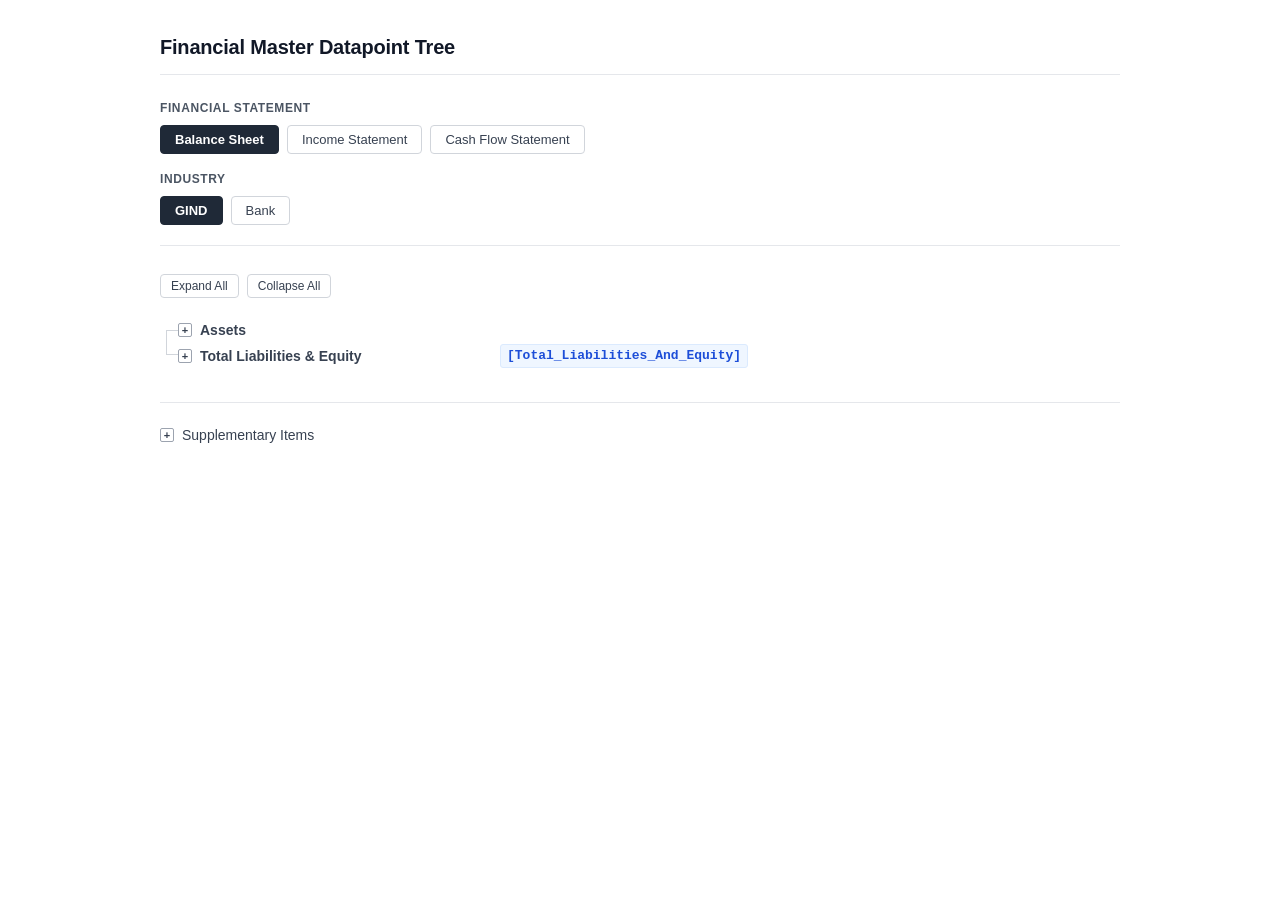
==== index.html @ 4dea9a7a "Fix duplicate financial datapoints" ====
<!DOCTYPE html>
<html lang="en">
<head>
  <meta charset="UTF-8">
  <meta name="viewport" content="width=device-width, initial-scale=1.0">
  <title>Financial Master Datapoint Tree</title>
  <link rel="stylesheet" href="style.css">
</head>
<body>
  <div class="app-container">
    <header class="app-header">
      <h1>Financial Master Datapoint Tree</h1>
    </header>

    <main class="app-main" id="tree-root">
      <div class="selectors-container">
        <!-- Financial Statement Selector -->
        <div class="selector-group">
          <div class="selector-label">FINANCIAL STATEMENT</div>
          <div class="toggle-group" id="statement-toggles" role="tablist" aria-label="Financial Statement">
            <button type="button" class="toggle-btn active" data-target="balanceSheet" role="tab" aria-selected="true">Balance Sheet</button>
            <button type="button" class="toggle-btn" data-target="incomeStatement" role="tab" aria-selected="false">Income Statement</button>
            <button type="button" class="toggle-btn" data-target="cashFlow" role="tab" aria-selected="false">Cash Flow Statement</button>
          </div>
        </div>

        <!-- Industry Selector -->
        <div class="selector-group">
          <div class="selector-label">INDUSTRY</div>
          <div class="toggle-group" id="industry-toggles" role="tablist" aria-label="Industry">
            <button type="button" class="toggle-btn active" data-target="gind" role="tab" aria-selected="true">GIND</button>
            <button type="button" class="toggle-btn" data-target="bank" role="tab" aria-selected="false">Bank</button>
          </div>
        </div>
      </div>

      <!-- Tree Controls: Expand All / Collapse All -->
      <div class="tree-controls">
        <button type="button" class="action-btn" id="expand-all-btn">Expand All</button>
        <button type="button" class="action-btn" id="collapse-all-btn">Collapse All</button>
      </div>

      <!-- Single Tree Display for Selected Statement + Industry Combination -->
      <div id="tree-container" class="tree-display" role="region" aria-label="Datapoint Hierarchy"></div>

      <!-- Supplementary Items Section -->
      <div id="supplementary-container" class="supplementary-section" role="region" aria-label="Supplementary Items"></div>
    </main>
  </div>
  <script src="script.js"></script>
</body>
</html>
---- style.css ----
/* Base styling */
*, *::before, *::after {
  box-sizing: border-box;
}

body {
  margin: 0;
  padding: 32px 24px;
  background-color: #ffffff;
  color: #1a1a1a;
  font-family: -apple-system, BlinkMacSystemFont, "Segoe UI", Roboto, Helvetica, Arial, sans-serif;
  font-size: 14px;
  line-height: 1.5;
}

.app-container {
  max-width: 960px;
  margin: 0 auto;
}

.app-header {
  margin-bottom: 24px;
  padding-bottom: 12px;
  border-bottom: 1px solid #e5e7eb;
}

.app-header h1 {
  margin: 0;
  font-size: 20px;
  font-weight: 600;
  color: #111827;
  letter-spacing: -0.01em;
}

.app-main {
  overflow-x: auto;
}

/* Selectors Container and Groups */
.selectors-container {
  display: flex;
  flex-direction: column;
  gap: 16px;
  margin-bottom: 28px;
  padding-bottom: 20px;
  border-bottom: 1px solid #e5e7eb;
}

.selector-group {
  display: flex;
  flex-direction: column;
  gap: 8px;
}

.selector-label {
  font-size: 12px;
  font-weight: 700;
  text-transform: uppercase;
  letter-spacing: 0.05em;
  color: #4b5563;
}

/* Toggle Navigation Buttons */
.toggle-group {
  display: flex;
  flex-wrap: wrap;
  gap: 8px;
}

.toggle-btn {
  display: inline-flex;
  align-items: center;
  justify-content: center;
  padding: 6px 14px;
  font-family: inherit;
  font-size: 13px;
  font-weight: 500;
  color: #374151;
  background-color: #ffffff;
  border: 1px solid #d1d5db;
  border-radius: 4px;
  cursor: pointer;
  user-select: none;
  -webkit-user-select: none;
  transition: background-color 0.15s ease, border-color 0.15s ease;
}

.toggle-btn:hover {
  background-color: #f3f4f6;
  border-color: #9ca3af;
  color: #111827;
}

.toggle-btn.active {
  background-color: #1f2937;
  border-color: #1f2937;
  color: #ffffff;
  font-weight: 600;
}

/* Tree Controls: Expand All / Collapse All */
.tree-controls {
  display: flex;
  gap: 8px;
  margin-bottom: 16px;
}

.action-btn {
  display: inline-flex;
  align-items: center;
  justify-content: center;
  padding: 4px 10px;
  font-family: inherit;
  font-size: 12px;
  font-weight: 500;
  color: #374151;
  background-color: #ffffff;
  border: 1px solid #d1d5db;
  border-radius: 4px;
  cursor: pointer;
  user-select: none;
  -webkit-user-select: none;
  transition: background-color 0.15s ease, border-color 0.15s ease;
}

.action-btn:hover {
  background-color: #f3f4f6;
  border-color: #9ca3af;
  color: #111827;
}

/* Tree container and lists */
.tree-display,
.tree-root {
  position: relative;
  padding-top: 4px;
}

.tree-branch {
  list-style: none;
  margin: 0;
  padding: 0;
  position: relative;
}

.tree-branch.collapsed {
  display: none;
}

.tree-item {
  margin: 0;
  padding: 0;
  position: relative;
}

/* Indentation for root and nested levels */
.tree-display > .tree-branch,
.bs-root-branch,
.supplementary-tree > .tree-branch {
  padding-left: 18px;
}

.tree-branch .tree-branch {
  padding-left: 20px;
}

/* Standard Tree Connector Lines: Vertical line for all child items */
.tree-branch > .tree-item::before,
.tree-branch .tree-branch > .tree-item::before {
  content: "";
  position: absolute;
  top: 0;
  left: -12px;
  width: 1px;
  height: 100%;
  border-left: 1px solid #d1d5db;
}

/* Root level: first child starts at horizontal line */
.tree-display > .tree-branch > .tree-item:first-child::before,
.supplementary-tree > .tree-branch > .tree-item:first-child::before {
  top: 12px;
  height: calc(100% - 12px);
}

/* Nested level: first child connects upward to parent toggle button */
.tree-branch .tree-branch > .tree-item:first-child::before {
  top: -12px;
  height: calc(100% + 12px);
}

/* For the last child, stop vertical line at the horizontal connector branch */
.tree-branch > .tree-item:last-child::before,
.tree-branch .tree-branch > .tree-item:last-child::before {
  top: 0;
  height: 12px;
}

/* For an only child at root level: no vertical trunk needed */
.tree-display > .tree-branch > .tree-item:first-child:last-child::before,
.supplementary-tree > .tree-branch > .tree-item:first-child:last-child::before {
  display: none;
}

/* For an only child at nested level, connect from parent toggle and stop at horizontal connector */
.tree-branch .tree-branch > .tree-item:first-child:last-child::before {
  display: block;
  top: -12px;
  height: 24px;
}

/* Tree Connector Lines: Horizontal line connecting vertical line to item (touches + / - directly) */
.tree-branch > .tree-item::after,
.tree-branch .tree-branch > .tree-item::after {
  content: "";
  position: absolute;
  top: 12px;
  left: -12px;
  width: 12px;
  height: 1px;
  border-top: 1px solid #d1d5db;
}

/* ----------------------------------------------------
   BALANCE SHEET CONNECTOR STRUCTURE (Requirement 4 & 5)
   Assets vs. Liabilities + Equity
   ---------------------------------------------------- */
.bs-root-branch {
  position: relative;
}

.bs-root-branch::before {
  display: none;
}

.bs-side-assets,
.bs-side-liabilities-equity {
  position: relative;
}

.bs-side-assets::after,
.bs-side-liabilities-equity::after {
  content: "";
  position: absolute;
  top: 12px;
  left: -12px;
  width: 12px;
  height: 1px;
  border-top: 1px solid #d1d5db;
}

/* Tree row layout */
.tree-row {
  display: flex;
  align-items: center;
  min-height: 24px;
  line-height: 20px;
  padding: 2px 6px 2px 0;
  border-radius: 3px;
  position: relative;
}

.branch-row {
  cursor: pointer;
  font-weight: 500;
  color: #1f2937;
  user-select: none;
  -webkit-user-select: none;
}

.branch-row:hover {
  background-color: #f3f4f6;
}

/* Top-level categories inside a tree */
.tree-display > .tree-branch > .tree-item > .branch-row,
.tree-root > .tree-branch > .tree-item > .branch-row {
  font-size: 14px;
  font-weight: 600;
  color: #111827;
  padding: 2px 6px 2px 0;
}

/* Small + / − controls */
.tree-toggle {
  display: inline-flex;
  align-items: center;
  justify-content: center;
  width: 14px;
  height: 14px;
  margin-right: 8px;
  border: 1px solid #9ca3af;
  border-radius: 2px;
  background-color: #ffffff;
  color: #374151;
  font-family: -apple-system, BlinkMacSystemFont, "Segoe UI", Roboto, Helvetica, Arial, sans-serif;
  font-size: 11px;
  font-weight: bold;
  line-height: 1;
  cursor: pointer;
  padding: 0;
  flex-shrink: 0;
  user-select: none;
  -webkit-user-select: none;
}

.tree-toggle:hover {
  border-color: #4b5563;
  background-color: #e5e7eb;
}

/* Spacer for leaf datapoints to align text with branch labels */
.tree-spacer {
  display: inline-flex;
  align-items: center;
  width: 14px;
  height: 14px;
  margin-right: 8px;
  flex-shrink: 0;
  position: relative;
}

/* Horizontal branch extension across spacer */
.tree-spacer::before,
.tree-branch .tree-branch > .tree-item > .leaf-row .tree-spacer::before {
  content: "";
  display: block;
  position: absolute;
  left: 0;
  top: 50%;
  width: 100%;
  border-top: 1px solid #d1d5db;
}

/* Datapoints display */
.leaf-row {
  white-space: nowrap;
}

.leaf-row:hover {
  background-color: #f9fafb;
}

.branch-label,
.datapoint-name {
  color: #374151;
  display: inline-block;
  min-width: 300px;
  padding-right: 16px;
  vertical-align: middle;
}

.datapoint-code {
  font-family: Consolas, "Courier New", monospace;
  font-size: 13px;
  color: #1d4ed8;
  background-color: #eff6ff;
  border: 1px solid #dbeafe;
  padding: 1px 6px;
  border-radius: 3px;
  white-space: nowrap;
  user-select: all;
  -webkit-user-select: all;
  cursor: text;
}

.branch-row .datapoint-code {
  margin-left: 0;
}

/* Supplementary Items Section */
.supplementary-section {
  margin-top: 32px;
  padding-top: 20px;
  border-top: 1px solid #e5e7eb;
}

.supplementary-header {
  font-size: 13px;
  font-weight: 700;
  text-transform: uppercase;
  letter-spacing: 0.05em;
  color: #4b5563;
  margin-bottom: 12px;
}

.supplementary-list {
  display: flex;
  flex-direction: column;
}

.supplementary-row {
  padding-left: 0;
}
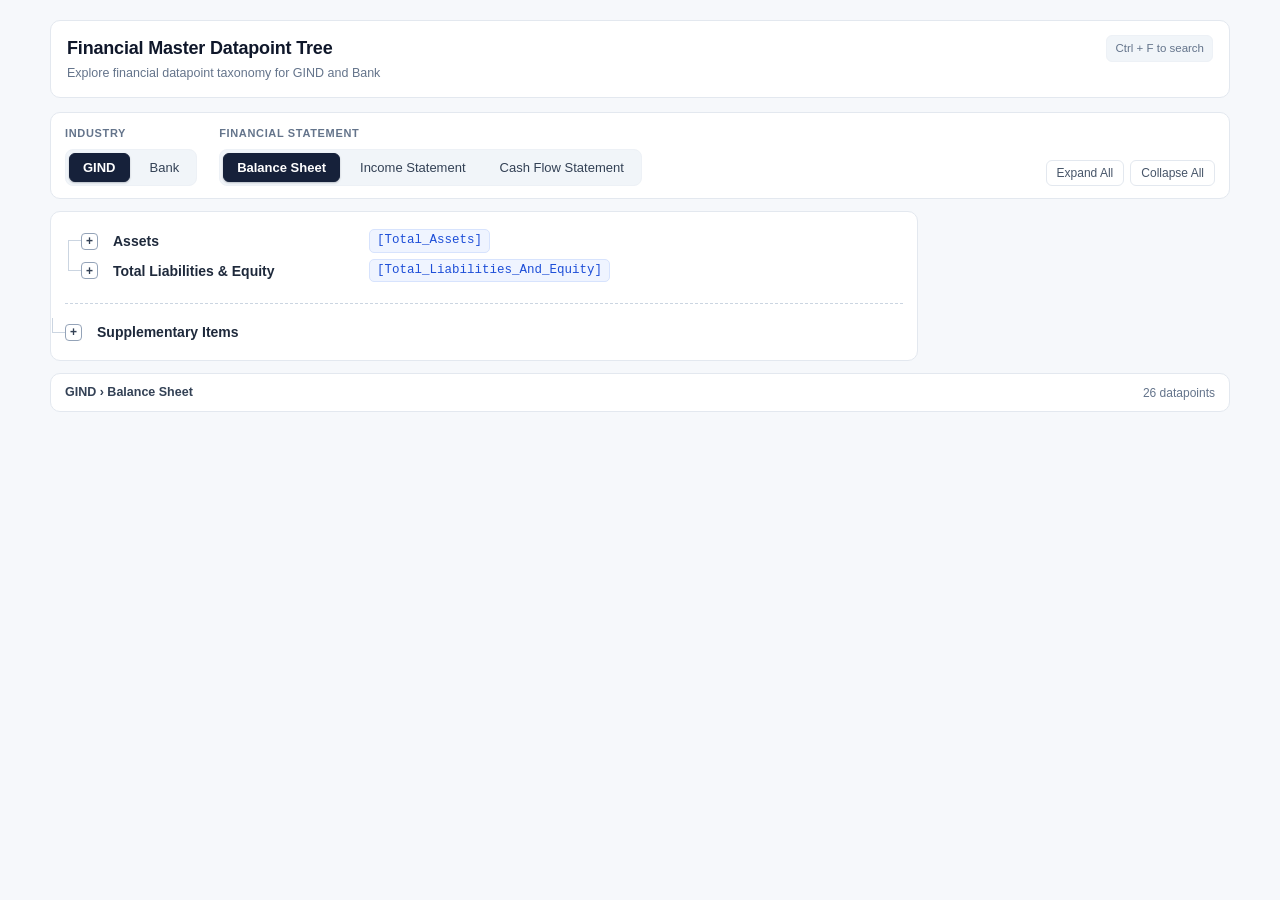
==== commit 7612c3ce: "Polish analyst UI: cleaner hierarchy, copy action, detail panel" ====
--- a/index.html
+++ b/index.html
@@ -9,44 +9,85 @@
 <body>
   <div class="app-container">
     <header class="app-header">
-      <h1>Financial Master Datapoint Tree</h1>
+      <div>
+        <h1>Financial Master Datapoint Tree</h1>
+        <p class="app-subtitle">Explore financial datapoint taxonomy for GIND and Bank</p>
+      </div>
+      <div class="header-hint" title="Use your browser find to search names or codes">Ctrl + F to search</div>
     </header>
 
     <main class="app-main" id="tree-root">
-      <div class="selectors-container">
-        <!-- Financial Statement Selector -->
-        <div class="selector-group">
-          <div class="selector-label">FINANCIAL STATEMENT</div>
-          <div class="toggle-group" id="statement-toggles" role="tablist" aria-label="Financial Statement">
-            <button type="button" class="toggle-btn active" data-target="balanceSheet" role="tab" aria-selected="true">Balance Sheet</button>
-            <button type="button" class="toggle-btn" data-target="incomeStatement" role="tab" aria-selected="false">Income Statement</button>
-            <button type="button" class="toggle-btn" data-target="cashFlow" role="tab" aria-selected="false">Cash Flow Statement</button>
+      <div class="toolbar">
+        <div class="selectors-container">
+          <!-- Industry Selector -->
+          <div class="selector-group">
+            <div class="selector-label">Industry</div>
+            <div class="toggle-group" id="industry-toggles" role="tablist" aria-label="Industry">
+              <button type="button" class="toggle-btn active" data-target="gind" role="tab" aria-selected="true">GIND</button>
+              <button type="button" class="toggle-btn" data-target="bank" role="tab" aria-selected="false">Bank</button>
+            </div>
+          </div>
+
+          <!-- Financial Statement Selector -->
+          <div class="selector-group">
+            <div class="selector-label">Financial Statement</div>
+            <div class="toggle-group" id="statement-toggles" role="tablist" aria-label="Financial Statement">
+              <button type="button" class="toggle-btn active" data-target="balanceSheet" role="tab" aria-selected="true">Balance Sheet</button>
+              <button type="button" class="toggle-btn" data-target="incomeStatement" role="tab" aria-selected="false">Income Statement</button>
+              <button type="button" class="toggle-btn" data-target="cashFlow" role="tab" aria-selected="false">Cash Flow Statement</button>
+            </div>
           </div>
         </div>
 
-        <!-- Industry Selector -->
-        <div class="selector-group">
-          <div class="selector-label">INDUSTRY</div>
-          <div class="toggle-group" id="industry-toggles" role="tablist" aria-label="Industry">
-            <button type="button" class="toggle-btn active" data-target="gind" role="tab" aria-selected="true">GIND</button>
-            <button type="button" class="toggle-btn" data-target="bank" role="tab" aria-selected="false">Bank</button>
-          </div>
+        <!-- Tree Controls: Expand All / Collapse All -->
+        <div class="tree-controls">
+          <button type="button" class="action-btn" id="expand-all-btn">Expand All</button>
+          <button type="button" class="action-btn" id="collapse-all-btn">Collapse All</button>
         </div>
       </div>
 
-      <!-- Tree Controls: Expand All / Collapse All -->
-      <div class="tree-controls">
-        <button type="button" class="action-btn" id="expand-all-btn">Expand All</button>
-        <button type="button" class="action-btn" id="collapse-all-btn">Collapse All</button>
+      <div class="content-grid">
+        <!-- Single Tree Display for Selected Statement + Industry Combination -->
+        <section class="tree-card">
+          <div id="tree-container" class="tree-display" role="region" aria-label="Datapoint Hierarchy"></div>
+
+          <!-- Supplementary Items Section -->
+          <div id="supplementary-container" class="supplementary-section" role="region" aria-label="Supplementary Items"></div>
+        </section>
+
+        <!-- Lightweight datapoint detail panel -->
+        <aside class="detail-panel" id="detail-panel" aria-label="Datapoint details" hidden>
+          <div class="detail-head">
+            <div>
+              <div class="detail-eyebrow">Datapoint</div>
+              <h2 class="detail-title" id="detail-name">—</h2>
+            </div>
+            <button type="button" class="detail-close" id="detail-close" aria-label="Close details">×</button>
+          </div>
+          <button type="button" class="detail-code" id="detail-code" title="Click to copy">[ — ]</button>
+          <div class="detail-copied" id="detail-copied" hidden>Copied</div>
+          <dl class="detail-meta">
+            <div><dt>Statement</dt><dd id="detail-statement">—</dd></div>
+            <div><dt>Industry</dt><dd id="detail-industry">—</dd></div>
+          </dl>
+          <div class="detail-block">
+            <div class="detail-label">Path</div>
+            <div class="detail-path" id="detail-path">—</div>
+          </div>
+          <div class="detail-block" id="detail-children-block" hidden>
+            <div class="detail-label">Direct children</div>
+            <ul class="detail-children" id="detail-children"></ul>
+          </div>
+        </aside>
       </div>
 
-      <!-- Single Tree Display for Selected Statement + Industry Combination -->
-      <div id="tree-container" class="tree-display" role="region" aria-label="Datapoint Hierarchy"></div>
-
-      <!-- Supplementary Items Section -->
-      <div id="supplementary-container" class="supplementary-section" role="region" aria-label="Supplementary Items"></div>
+      <footer class="app-footer">
+        <span class="breadcrumb" id="breadcrumb">GIND › Balance Sheet</span>
+        <span class="footer-hint" id="tree-count"></span>
+      </footer>
     </main>
   </div>
   <script src="script.js"></script>
 </body>
 </html>
+
--- a/style.css
+++ b/style.css
@@ -3,10 +3,24 @@
   box-sizing: border-box;
 }
 
+:root {
+  --bg: #f6f8fb;
+  --card: #ffffff;
+  --border: #e3e8ef;
+  --border-soft: #edf1f6;
+  --text: #16213a;
+  --muted: #64748b;
+  --accent: #1d4ed8;
+  --accent-bg: #eff4ff;
+  --accent-border: #d7e3fd;
+  --row-hover: #f3f6fb;
+  --selected: #e8effe;
+}
+
 body {
   margin: 0;
-  padding: 32px 24px;
-  background-color: #ffffff;
+  padding: 20px 18px 28px;
+  background-color: var(--bg);
   color: #1a1a1a;
   font-family: -apple-system, BlinkMacSystemFont, "Segoe UI", Roboto, Helvetica, Arial, sans-serif;
   font-size: 14px;
@@ -14,36 +28,69 @@
 }
 
 .app-container {
-  max-width: 960px;
+  max-width: 1180px;
   margin: 0 auto;
 }
 
 .app-header {
-  margin-bottom: 24px;
-  padding-bottom: 12px;
-  border-bottom: 1px solid #e5e7eb;
+  display: flex;
+  align-items: flex-start;
+  justify-content: space-between;
+  gap: 12px;
+  margin-bottom: 14px;
+  padding: 14px 16px;
+  background: var(--card);
+  border: 1px solid var(--border);
+  border-radius: 10px;
 }
 
 .app-header h1 {
   margin: 0;
-  font-size: 20px;
-  font-weight: 600;
-  color: #111827;
+  font-size: 18px;
+  font-weight: 650;
+  color: #0f172a;
   letter-spacing: -0.01em;
+}
+
+.app-subtitle {
+  margin: 2px 0 0;
+  font-size: 12.5px;
+  color: var(--muted);
+}
+
+.header-hint {
+  flex-shrink: 0;
+  font-size: 11.5px;
+  color: var(--muted);
+  background: #f1f5f9;
+  border: 1px solid var(--border-soft);
+  border-radius: 6px;
+  padding: 4px 8px;
+  white-space: nowrap;
 }
 
 .app-main {
   overflow-x: auto;
 }
 
+.toolbar {
+  display: flex;
+  align-items: flex-end;
+  justify-content: space-between;
+  gap: 12px;
+  flex-wrap: wrap;
+  margin-bottom: 12px;
+  padding: 12px 14px;
+  background: var(--card);
+  border: 1px solid var(--border);
+  border-radius: 10px;
+}
+
 /* Selectors Container and Groups */
 .selectors-container {
   display: flex;
-  flex-direction: column;
-  gap: 16px;
-  margin-bottom: 28px;
-  padding-bottom: 20px;
-  border-bottom: 1px solid #e5e7eb;
+  gap: 22px;
+  flex-wrap: wrap;
 }
 
 .selector-group {
@@ -53,70 +100,73 @@
 }
 
 .selector-label {
-  font-size: 12px;
+  font-size: 11px;
   font-weight: 700;
   text-transform: uppercase;
-  letter-spacing: 0.05em;
-  color: #4b5563;
+  letter-spacing: 0.06em;
+  color: var(--muted);
 }
 
 /* Toggle Navigation Buttons */
 .toggle-group {
   display: flex;
   flex-wrap: wrap;
-  gap: 8px;
+  gap: 6px;
+  background: #f1f5f9;
+  border: 1px solid var(--border-soft);
+  border-radius: 8px;
+  padding: 3px;
 }
 
 .toggle-btn {
   display: inline-flex;
   align-items: center;
   justify-content: center;
-  padding: 6px 14px;
+  padding: 6px 13px;
   font-family: inherit;
   font-size: 13px;
   font-weight: 500;
-  color: #374151;
-  background-color: #ffffff;
-  border: 1px solid #d1d5db;
-  border-radius: 4px;
+  color: #334155;
+  background-color: transparent;
+  border: 1px solid transparent;
+  border-radius: 6px;
   cursor: pointer;
   user-select: none;
   -webkit-user-select: none;
-  transition: background-color 0.15s ease, border-color 0.15s ease;
+  transition: background-color 0.15s ease, border-color 0.15s ease, color 0.15s ease;
 }
 
 .toggle-btn:hover {
-  background-color: #f3f4f6;
-  border-color: #9ca3af;
-  color: #111827;
+  background-color: #e8eef7;
+  color: #0f172a;
 }
 
 .toggle-btn.active {
-  background-color: #1f2937;
-  border-color: #1f2937;
+  background-color: #16213a;
+  border-color: #16213a;
   color: #ffffff;
   font-weight: 600;
-}
-
-/* Tree Controls: Expand All / Collapse All */
+  box-shadow: 0 1px 2px rgba(15, 23, 42, 0.25);
+}
+
+/* Tree Controls: compact secondary toolbar controls */
 .tree-controls {
   display: flex;
-  gap: 8px;
-  margin-bottom: 16px;
+  gap: 6px;
 }
 
 .action-btn {
   display: inline-flex;
   align-items: center;
   justify-content: center;
-  padding: 4px 10px;
+  padding: 5px 10px;
   font-family: inherit;
   font-size: 12px;
   font-weight: 500;
-  color: #374151;
+  color: #475569;
   background-color: #ffffff;
-  border: 1px solid #d1d5db;
-  border-radius: 4px;
+  border: 1px solid var(--border);
+  border-radius: 6px;
   cursor: pointer;
   user-select: none;
   -webkit-user-select: none;
@@ -124,9 +174,26 @@
 }
 
 .action-btn:hover {
-  background-color: #f3f4f6;
-  border-color: #9ca3af;
-  color: #111827;
+  background-color: #f1f5f9;
+  border-color: #cbd5e1;
+  color: #0f172a;
+}
+
+/* Main content: tree card + detail panel */
+.content-grid {
+  display: grid;
+  grid-template-columns: minmax(0, 1fr) 300px;
+  gap: 12px;
+  align-items: start;
+}
+
+.tree-card {
+  background: var(--card);
+  border: 1px solid var(--border);
+  border-radius: 10px;
+  padding: 10px 14px 14px;
+  min-width: 0;
+  overflow-x: auto;
 }
 
 /* Tree container and lists */
@@ -134,6 +201,7 @@
 .tree-root {
   position: relative;
   padding-top: 4px;
+  min-width: 560px;
 }
 
 .tree-branch {
@@ -157,11 +225,11 @@
 .tree-display > .tree-branch,
 .bs-root-branch,
 .supplementary-tree > .tree-branch {
-  padding-left: 18px;
+  padding-left: 16px;
 }
 
 .tree-branch .tree-branch {
-  padding-left: 20px;
+  padding-left: 24px;
 }
 
 /* Standard Tree Connector Lines: Vertical line for all child items */
@@ -170,30 +238,30 @@
   content: "";
   position: absolute;
   top: 0;
-  left: -12px;
+  left: -13px;
   width: 1px;
   height: 100%;
-  border-left: 1px solid #d1d5db;
+  border-left: 1px solid #cbd5e1;
 }
 
 /* Root level: first child starts at horizontal line */
 .tree-display > .tree-branch > .tree-item:first-child::before,
 .supplementary-tree > .tree-branch > .tree-item:first-child::before {
-  top: 12px;
-  height: calc(100% - 12px);
+  top: 14px;
+  height: calc(100% - 14px);
 }
 
 /* Nested level: first child connects upward to parent toggle button */
 .tree-branch .tree-branch > .tree-item:first-child::before {
-  top: -12px;
-  height: calc(100% + 12px);
+  top: -10px;
+  height: calc(100% + 10px);
 }
 
 /* For the last child, stop vertical line at the horizontal connector branch */
 .tree-branch > .tree-item:last-child::before,
 .tree-branch .tree-branch > .tree-item:last-child::before {
   top: 0;
-  height: 12px;
+  height: 14px;
 }
 
 /* For an only child at root level: no vertical trunk needed */
@@ -205,7 +273,7 @@
 /* For an only child at nested level, connect from parent toggle and stop at horizontal connector */
 .tree-branch .tree-branch > .tree-item:first-child:last-child::before {
   display: block;
-  top: -12px;
+  top: -10px;
   height: 24px;
 }
 
@@ -214,11 +282,11 @@
 .tree-branch .tree-branch > .tree-item::after {
   content: "";
   position: absolute;
-  top: 12px;
-  left: -12px;
-  width: 12px;
+  top: 14px;
+  left: -13px;
+  width: 13px;
   height: 1px;
-  border-top: 1px solid #d1d5db;
+  border-top: 1px solid #cbd5e1;
 }
 
 /* ----------------------------------------------------
@@ -242,43 +310,49 @@
 .bs-side-liabilities-equity::after {
   content: "";
   position: absolute;
-  top: 12px;
-  left: -12px;
-  width: 12px;
+  top: 14px;
+  left: -13px;
+  width: 13px;
   height: 1px;
-  border-top: 1px solid #d1d5db;
+  border-top: 1px solid #cbd5e1;
 }
 
 /* Tree row layout */
 .tree-row {
   display: flex;
   align-items: center;
-  min-height: 24px;
+  gap: 6px;
+  min-height: 28px;
   line-height: 20px;
-  padding: 2px 6px 2px 0;
-  border-radius: 3px;
+  padding: 3px 6px 3px 0;
+  border-radius: 6px;
   position: relative;
 }
 
 .branch-row {
   cursor: pointer;
-  font-weight: 500;
-  color: #1f2937;
+  font-weight: 550;
+  color: #1e293b;
   user-select: none;
   -webkit-user-select: none;
 }
 
-.branch-row:hover {
-  background-color: #f3f4f6;
+.branch-row:hover,
+.leaf-row:hover {
+  background-color: var(--row-hover);
+}
+
+.tree-row.selected {
+  background-color: var(--selected);
 }
 
 /* Top-level categories inside a tree */
 .tree-display > .tree-branch > .tree-item > .branch-row,
 .tree-root > .tree-branch > .tree-item > .branch-row {
   font-size: 14px;
-  font-weight: 600;
-  color: #111827;
-  padding: 2px 6px 2px 0;
+  font-weight: 650;
+  color: #0f172a;
+  padding: 3px 6px 3px 0;
 }
 
 /* Small + / − controls */
@@ -286,16 +360,16 @@
   display: inline-flex;
   align-items: center;
   justify-content: center;
-  width: 14px;
-  height: 14px;
-  margin-right: 8px;
-  border: 1px solid #9ca3af;
-  border-radius: 2px;
+  width: 17px;
+  height: 17px;
+  margin-right: 9px;
+  border: 1px solid #94a3b8;
+  border-radius: 4px;
   background-color: #ffffff;
-  color: #374151;
+  color: #334155;
   font-family: -apple-system, BlinkMacSystemFont, "Segoe UI", Roboto, Helvetica, Arial, sans-serif;
-  font-size: 11px;
-  font-weight: bold;
+  font-size: 12px;
+  font-weight: 700;
   line-height: 1;
   cursor: pointer;
   padding: 0;
@@ -305,17 +379,18 @@
 }
 
 .tree-toggle:hover {
-  border-color: #4b5563;
-  background-color: #e5e7eb;
+  border-color: var(--accent);
+  background-color: var(--accent-bg);
+  color: var(--accent);
 }
 
 /* Spacer for leaf datapoints to align text with branch labels */
 .tree-spacer {
   display: inline-flex;
   align-items: center;
-  width: 14px;
-  height: 14px;
-  margin-right: 8px;
+  width: 17px;
+  height: 17px;
+  margin-right: 9px;
   flex-shrink: 0;
   position: relative;
 }
@@ -329,67 +404,344 @@
   left: 0;
   top: 50%;
   width: 100%;
-  border-top: 1px solid #d1d5db;
+  border-top: 1px solid #cbd5e1;
 }
 
 /* Datapoints display */
 .leaf-row {
   white-space: nowrap;
-}
-
-.leaf-row:hover {
-  background-color: #f9fafb;
+  cursor: pointer;
 }
 
 .branch-label,
 .datapoint-name {
-  color: #374151;
+  color: #1e293b;
   display: inline-block;
-  min-width: 300px;
-  padding-right: 16px;
+  min-width: 250px;
+  max-width: 340px;
+  overflow: hidden;
+  text-overflow: ellipsis;
+  padding-right: 10px;
   vertical-align: middle;
 }
 
 .datapoint-code {
   font-family: Consolas, "Courier New", monospace;
-  font-size: 13px;
-  color: #1d4ed8;
-  background-color: #eff6ff;
-  border: 1px solid #dbeafe;
-  padding: 1px 6px;
-  border-radius: 3px;
+  font-size: 12.5px;
+  color: var(--accent);
+  background-color: var(--accent-bg);
+  border: 1px solid var(--accent-border);
+  padding: 2px 7px;
+  border-radius: 5px;
   white-space: nowrap;
   user-select: all;
   -webkit-user-select: all;
   cursor: text;
+  line-height: 1.4;
 }
 
 .branch-row .datapoint-code {
   margin-left: 0;
-}
-
-/* Supplementary Items Section */
+  font-weight: 500;
+}
+
+/* Subtle copy action beside each code */
+.copy-btn {
+  display: none;
+  align-items: center;
+  justify-content: center;
+  width: 22px;
+  height: 22px;
+  border: 1px solid var(--border);
+  background: #fff;
+  border-radius: 5px;
+  cursor: pointer;
+  color: #64748b;
+  padding: 0;
+  flex-shrink: 0;
+}
+
+.tree-row:hover .copy-btn,
+.tree-row:focus-within .copy-btn {
+  display: inline-flex;
+}
+
+.copy-btn:hover {
+  color: var(--accent);
+  border-color: var(--accent-border);
+  background: var(--accent-bg);
+}
+
+.copy-btn svg {
+  width: 12px;
+  height: 12px;
+}
+
+.copy-toast {
+  position: absolute;
+  right: 4px;
+  top: -6px;
+  font-size: 11px;
+  font-weight: 600;
+  color: var(--accent);
+  background: #fff;
+  border: 1px solid var(--accent-border);
+  border-radius: 4px;
+  padding: 1px 6px;
+  pointer-events: none;
+}
+
+/* Supplementary Items Section: cleaner separation */
 .supplementary-section {
-  margin-top: 32px;
-  padding-top: 20px;
-  border-top: 1px solid #e5e7eb;
+  margin-top: 18px;
+  padding-top: 14px;
+  border-top: 1px dashed #cbd5e1;
 }
 
 .supplementary-header {
-  font-size: 13px;
+  display: inline-flex;
+  align-items: center;
+  gap: 8px;
+  font-size: 12px;
+  font-weight: 700;
+  text-transform: uppercase;
+  letter-spacing: 0.06em;
+  color: #475569;
+  background: #f1f5f9;
+  border: 1px solid var(--border-soft);
+  border-radius: 7px;
+  padding: 6px 10px;
+  margin-bottom: 10px;
+  cursor: pointer;
+  user-select: none;
+  -webkit-user-select: none;
+}
+
+.supplementary-header:hover {
+  border-color: #cbd5e1;
+  color: #0f172a;
+}
+
+.supplementary-list {
+  display: flex;
+  flex-direction: column;
+}
+
+.supplementary-row {
+  padding-left: 0;
+}
+
+/* Detail panel */
+.detail-panel {
+  position: sticky;
+  top: 12px;
+  background: var(--card);
+  border: 1px solid var(--border);
+  border-radius: 10px;
+  padding: 14px;
+  min-width: 0;
+}
+
+.detail-panel[hidden] {
+  display: none;
+}
+
+.detail-head {
+  display: flex;
+  align-items: flex-start;
+  justify-content: space-between;
+  gap: 8px;
+  margin-bottom: 10px;
+}
+
+.detail-eyebrow {
+  font-size: 11px;
+  font-weight: 700;
+  text-transform: uppercase;
+  letter-spacing: 0.06em;
+  color: var(--muted);
+}
+
+.detail-title {
+  margin: 0;
+  font-size: 16px;
+  font-weight: 650;
+  color: #0f172a;
+}
+
+.detail-close {
+  border: 1px solid var(--border);
+  background: #fff;
+  border-radius: 6px;
+  width: 26px;
+  height: 26px;
+  cursor: pointer;
+  color: #64748b;
+  font-size: 15px;
+  line-height: 1;
+}
+
+.detail-close:hover {
+  color: #0f172a;
+  border-color: #cbd5e1;
+}
+
+.detail-code {
+  font-family: Consolas, "Courier New", monospace;
+  font-size: 12.5px;
+  color: var(--accent);
+  background: var(--accent-bg);
+  border: 1px solid var(--accent-border);
+  border-radius: 6px;
+  padding: 4px 8px;
+  cursor: pointer;
+  max-width: 100%;
+  overflow: hidden;
+  text-overflow: ellipsis;
+}
+
+.detail-code:hover {
+  background: #e2ebfd;
+}
+
+.detail-copied {
+  margin-top: 6px;
+  font-size: 11.5px;
+  font-weight: 600;
+  color: var(--accent);
+}
+
+.detail-copied[hidden] {
+  display: none;
+}
+
+.detail-meta {
+  margin: 12px 0 0;
+  display: grid;
+  gap: 8px;
+}
+
+.detail-meta > div {
+  background: #f8fafc;
+  border: 1px solid var(--border-soft);
+  border-radius: 7px;
+  padding: 7px 9px;
+}
+
+.detail-meta dt {
+  font-size: 11px;
   font-weight: 700;
   text-transform: uppercase;
   letter-spacing: 0.05em;
-  color: #4b5563;
-  margin-bottom: 12px;
-}
-
-.supplementary-list {
-  display: flex;
-  flex-direction: column;
-}
-
-.supplementary-row {
-  padding-left: 0;
-}
-
+  color: var(--muted);
+}
+
+.detail-meta dd {
+  margin: 1px 0 0;
+  font-size: 13px;
+  color: var(--text);
+}
+
+.detail-block {
+  margin-top: 10px;
+  background: #f8fafc;
+  border: 1px solid var(--border-soft);
+  border-radius: 7px;
+  padding: 8px 9px;
+}
+
+.detail-label {
+  font-size: 11px;
+  font-weight: 700;
+  text-transform: uppercase;
+  letter-spacing: 0.05em;
+  color: var(--muted);
+  margin-bottom: 5px;
+}
+
+.detail-path {
+  font-size: 12.5px;
+  color: #334155;
+  line-height: 1.7;
+}
+
+.detail-children {
+  list-style: none;
+  margin: 0;
+  padding: 0;
+  display: grid;
+  gap: 5px;
+  font-size: 12.5px;
+}
+
+.detail-children button {
+  border: 1px solid var(--border-soft);
+  background: #fff;
+  border-radius: 6px;
+  padding: 4px 7px;
+  font: inherit;
+  font-size: 12px;
+  color: #334155;
+  cursor: pointer;
+  text-align: left;
+  width: 100%;
+}
+
+.detail-children button:hover {
+  border-color: var(--accent-border);
+  color: var(--accent);
+  background: var(--accent-bg);
+}
+
+/* Footer breadcrumb + counts */
+.app-footer {
+  display: flex;
+  align-items: center;
+  justify-content: space-between;
+  gap: 10px;
+  margin-top: 12px;
+  padding: 9px 14px;
+  background: var(--card);
+  border: 1px solid var(--border);
+  border-radius: 10px;
+  font-size: 12.5px;
+  color: var(--muted);
+  flex-wrap: wrap;
+}
+
+.breadcrumb {
+  color: #334155;
+  font-weight: 550;
+}
+
+.footer-hint {
+  font-size: 12px;
+}
+
+@media (max-width: 980px) {
+  .content-grid {
+    grid-template-columns: minmax(0, 1fr);
+  }
+
+  .detail-panel {
+    position: static;
+  }
+}
+
+@media (max-width: 640px) {
+  body {
+    padding: 12px 10px 20px;
+  }
+
+  .toolbar {
+    align-items: stretch;
+    flex-direction: column;
+  }
+
+  .branch-label,
+  .datapoint-name {
+    min-width: 0;
+    max-width: none;
+  }
+}
+
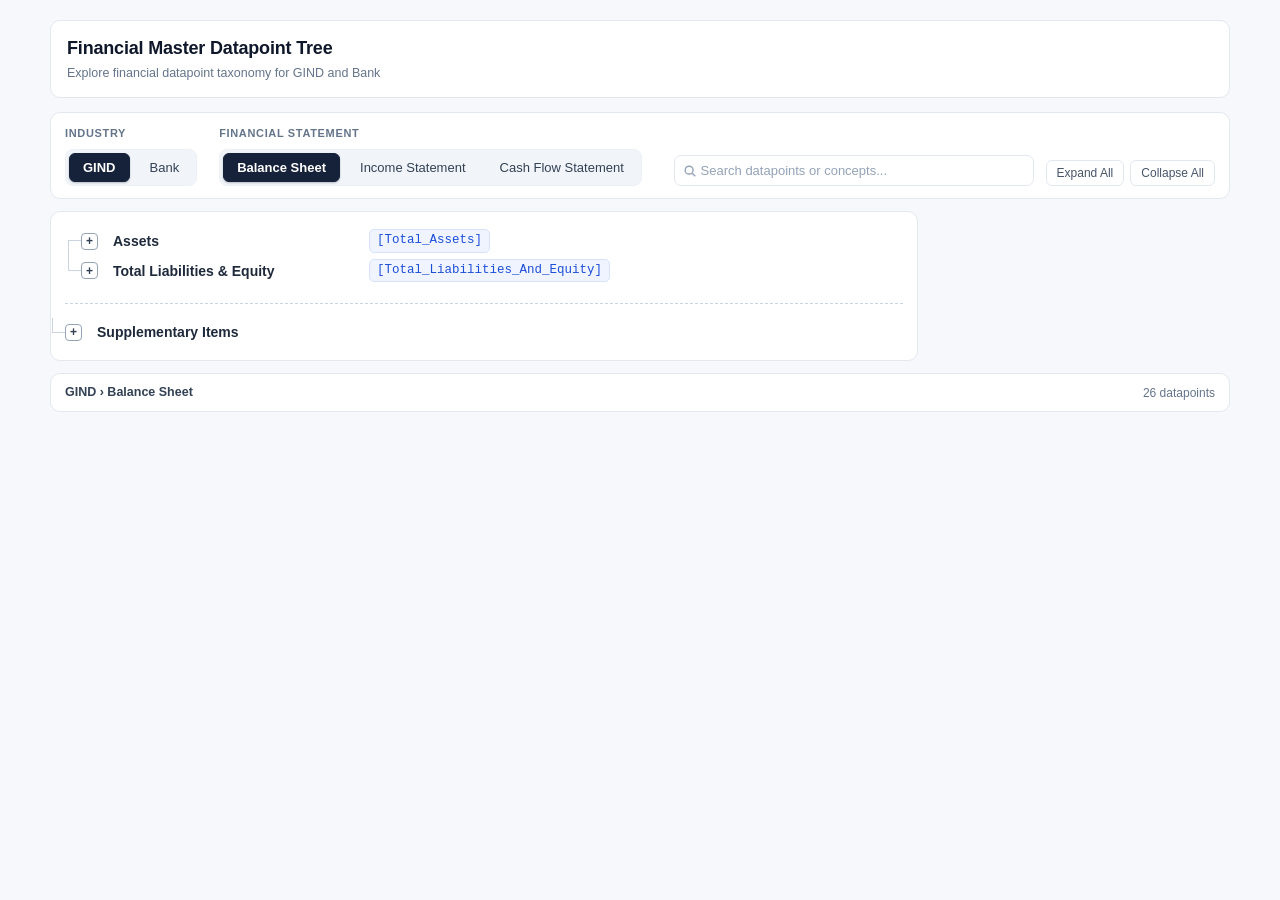
==== commit 76164c21: "Add datapoint definitions, search box; fix search space handling" ====
--- a/index.html
+++ b/index.html
@@ -13,7 +13,6 @@
         <h1>Financial Master Datapoint Tree</h1>
         <p class="app-subtitle">Explore financial datapoint taxonomy for GIND and Bank</p>
       </div>
-      <div class="header-hint" title="Use your browser find to search names or codes">Ctrl + F to search</div>
     </header>
 
     <main class="app-main" id="tree-root">
@@ -36,6 +35,15 @@
               <button type="button" class="toggle-btn" data-target="incomeStatement" role="tab" aria-selected="false">Income Statement</button>
               <button type="button" class="toggle-btn" data-target="cashFlow" role="tab" aria-selected="false">Cash Flow Statement</button>
             </div>
+          </div>
+        </div>
+
+        <!-- Search: matches datapoint names and datapoint codes in the current statement -->
+        <div class="search-row" role="search">
+          <div class="search-box">
+            <svg class="search-icon" viewBox="0 0 16 16" fill="none" stroke="currentColor" stroke-width="1.6" aria-hidden="true"><circle cx="7" cy="7" r="4.5"></circle><path d="M10.5 10.5 14 14"></path></svg>
+            <input type="text" id="tree-search" placeholder="Search datapoints or concepts..." autocomplete="off" spellcheck="false" aria-label="Search datapoints or concepts">
+            <button type="button" class="search-clear" id="search-clear" aria-label="Clear search" title="Clear search" hidden>×</button>
           </div>
         </div>
 
@@ -66,6 +74,10 @@
           </div>
           <button type="button" class="detail-code" id="detail-code" title="Click to copy">[ — ]</button>
           <div class="detail-copied" id="detail-copied" hidden>Copied</div>
+          <div class="detail-block detail-definition-block">
+            <div class="detail-label">Definition</div>
+            <p class="detail-definition-text" id="detail-definition">—</p>
+          </div>
           <dl class="detail-meta">
             <div><dt>Statement</dt><dd id="detail-statement">—</dd></div>
             <div><dt>Industry</dt><dd id="detail-industry">—</dd></div>
--- a/style.css
+++ b/style.css
@@ -58,17 +58,6 @@
   color: var(--muted);
 }
 
-.header-hint {
-  flex-shrink: 0;
-  font-size: 11.5px;
-  color: var(--muted);
-  background: #f1f5f9;
-  border: 1px solid var(--border-soft);
-  border-radius: 6px;
-  padding: 4px 8px;
-  white-space: nowrap;
-}
-
 .app-main {
   overflow-x: auto;
 }
@@ -177,6 +166,89 @@
   background-color: #f1f5f9;
   border-color: #cbd5e1;
   color: #0f172a;
+}
+
+/* Search box: filters datapoint names and datapoint codes */
+.search-row {
+  display: flex;
+  align-items: center;
+  gap: 8px;
+  flex: 1 1 240px;
+  max-width: 360px;
+  margin-left: auto;
+}
+
+.search-box {
+  display: flex;
+  align-items: center;
+  flex: 1 1 auto;
+  min-width: 0;
+  background: #ffffff;
+  border: 1px solid var(--border);
+  border-radius: 7px;
+  padding: 0 6px 0 8px;
+  transition: border-color 0.15s ease, box-shadow 0.15s ease;
+}
+
+.search-box:focus-within {
+  border-color: var(--accent-border);
+  box-shadow: 0 0 0 3px rgba(29, 78, 216, 0.08);
+}
+
+.search-icon {
+  width: 14px;
+  height: 14px;
+  flex-shrink: 0;
+  color: #94a3b8;
+}
+
+.search-box input {
+  flex: 1 1 auto;
+  min-width: 0;
+  border: 0;
+  outline: none;
+  background: transparent;
+  font-family: inherit;
+  font-size: 13px;
+  color: var(--text);
+  padding: 7px 4px;
+}
+
+.search-box input::placeholder {
+  color: #94a3b8;
+}
+
+.search-clear {
+  flex-shrink: 0;
+  width: 20px;
+  height: 20px;
+  display: inline-flex;
+  align-items: center;
+  justify-content: center;
+  border: 0;
+  border-radius: 5px;
+  background: transparent;
+  color: #94a3b8;
+  font-size: 14px;
+  line-height: 1;
+  cursor: pointer;
+}
+
+.search-clear:hover {
+  background: #eef2f7;
+  color: #475569;
+}
+
+.search-clear[hidden] {
+  display: none;
+}
+
+/* Highlighted search match inside names and codes */
+mark {
+  background: #fef3c7;
+  color: inherit;
+  border-radius: 2px;
+  padding: 0 1px;
 }
 
 /* Main content: tree card + detail panel */
@@ -615,6 +687,20 @@
   display: none;
 }
 
+/* Definition: concise meaning of the datapoint, shown right after the code */
+.detail-definition-block {
+  margin-top: 10px;
+  background: var(--accent-bg);
+  border-color: var(--accent-border);
+}
+
+.detail-definition-text {
+  margin: 0;
+  font-size: 12.5px;
+  line-height: 1.6;
+  color: #334155;
+}
+
 .detail-meta {
   margin: 12px 0 0;
   display: grid;
@@ -726,6 +812,12 @@
   .detail-panel {
     position: static;
   }
+
+  .search-row {
+    margin-left: 0;
+    max-width: none;
+    flex: 1 1 100%;
+  }
 }
 
 @media (max-width: 640px) {
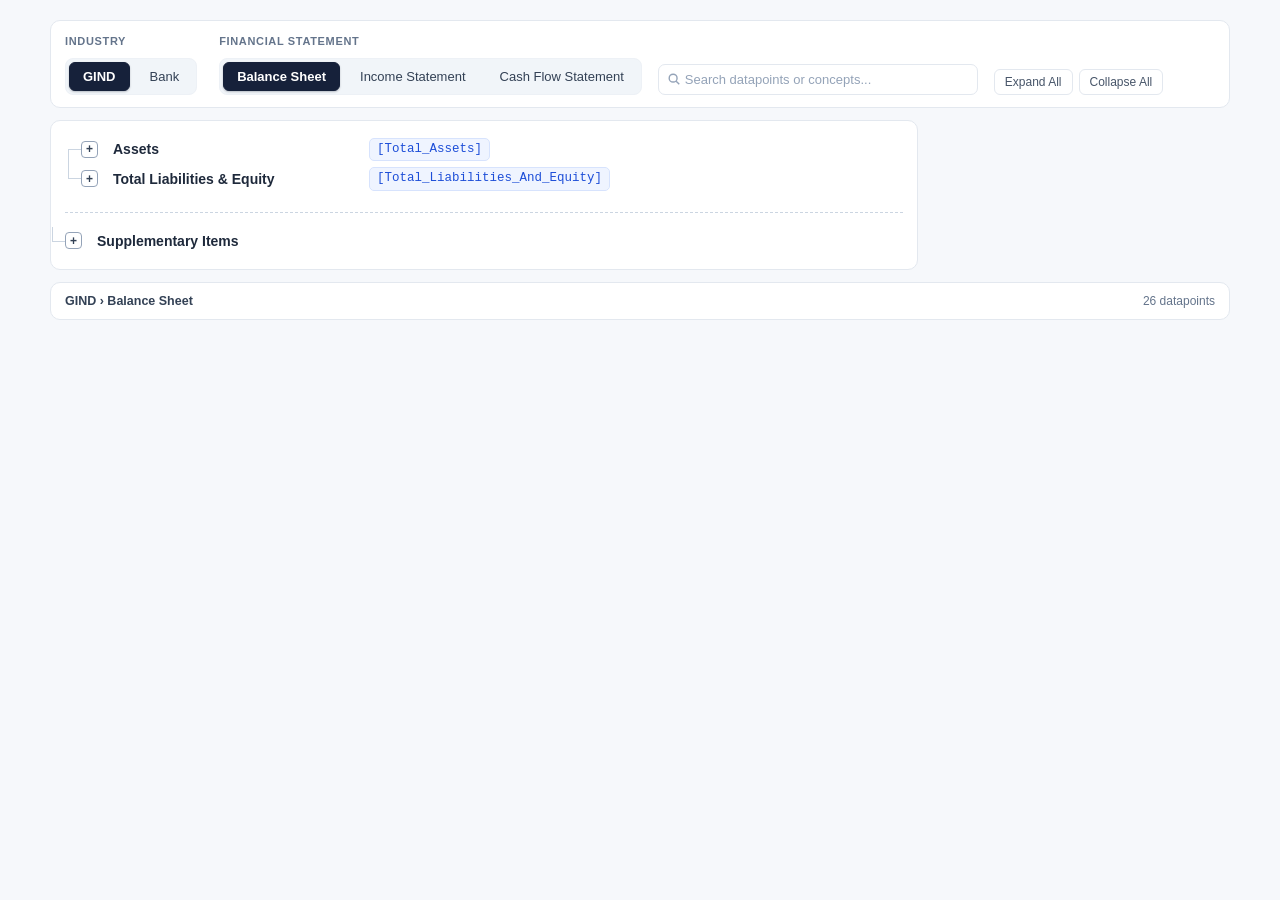
==== commit c4e48eab: "Remove header card and left-align toolbar controls" ====
--- a/index.html
+++ b/index.html
@@ -8,13 +8,6 @@
 </head>
 <body>
   <div class="app-container">
-    <header class="app-header">
-      <div>
-        <h1>Financial Master Datapoint Tree</h1>
-        <p class="app-subtitle">Explore financial datapoint taxonomy for GIND and Bank</p>
-      </div>
-    </header>
-
     <main class="app-main" id="tree-root">
       <div class="toolbar">
         <div class="selectors-container">
--- a/style.css
+++ b/style.css
@@ -32,41 +32,16 @@
   margin: 0 auto;
 }
 
-.app-header {
-  display: flex;
-  align-items: flex-start;
-  justify-content: space-between;
-  gap: 12px;
-  margin-bottom: 14px;
-  padding: 14px 16px;
-  background: var(--card);
-  border: 1px solid var(--border);
-  border-radius: 10px;
-}
-
-.app-header h1 {
-  margin: 0;
-  font-size: 18px;
-  font-weight: 650;
-  color: #0f172a;
-  letter-spacing: -0.01em;
-}
-
-.app-subtitle {
-  margin: 2px 0 0;
-  font-size: 12.5px;
-  color: var(--muted);
-}
-
 .app-main {
   overflow-x: auto;
 }
 
+/* Single compact toolbar row: selectors, then search, then tree controls (left aligned) */
 .toolbar {
   display: flex;
   align-items: flex-end;
-  justify-content: space-between;
-  gap: 12px;
+  justify-content: flex-start;
+  gap: 12px 16px;
   flex-wrap: wrap;
   margin-bottom: 12px;
   padding: 12px 14px;
@@ -173,9 +148,8 @@
   display: flex;
   align-items: center;
   gap: 8px;
-  flex: 1 1 240px;
-  max-width: 360px;
-  margin-left: auto;
+  flex: 0 1 320px;
+  min-width: 220px;
 }
 
 .search-box {
@@ -814,8 +788,6 @@
   }
 
   .search-row {
-    margin-left: 0;
-    max-width: none;
     flex: 1 1 100%;
   }
 }
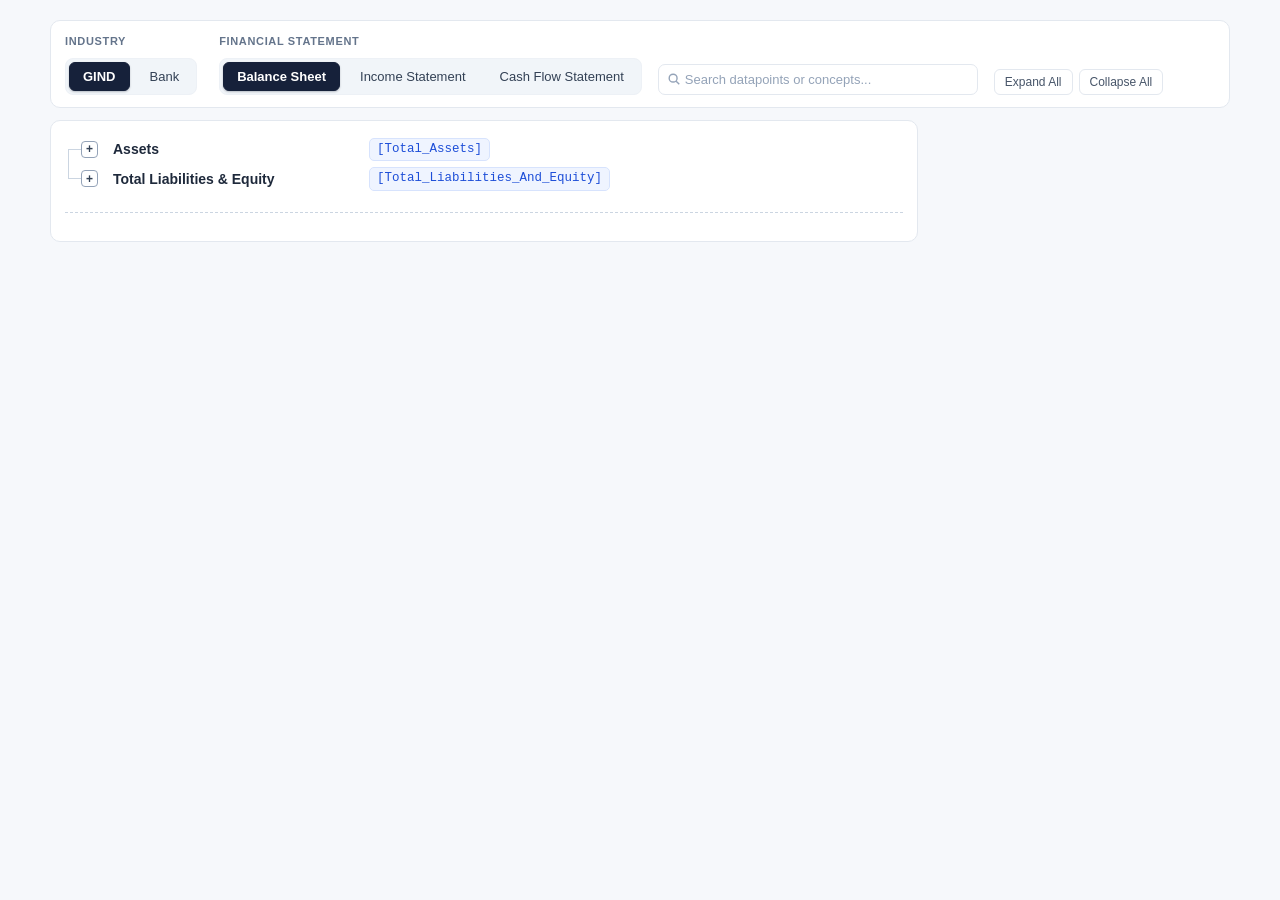
==== commit d4f7879d: "Remove footer breadcrumb and datapoint count" ====
--- a/index.html
+++ b/index.html
@@ -56,7 +56,7 @@
           <div id="supplementary-container" class="supplementary-section" role="region" aria-label="Supplementary Items"></div>
         </section>
 
-        <!-- Lightweight datapoint detail panel -->
+        <!-- Datapoint detail panel -->
         <aside class="detail-panel" id="detail-panel" aria-label="Datapoint details" hidden>
           <div class="detail-head">
             <div>
@@ -79,19 +79,15 @@
             <div class="detail-label">Path</div>
             <div class="detail-path" id="detail-path">—</div>
           </div>
-          <div class="detail-block" id="detail-children-block" hidden>
-            <div class="detail-label">Direct children</div>
-            <ul class="detail-children" id="detail-children"></ul>
-          </div>
         </aside>
       </div>
 
-      <footer class="app-footer">
-        <span class="breadcrumb" id="breadcrumb">GIND › Balance Sheet</span>
-        <span class="footer-hint" id="tree-count"></span>
-      </footer>
     </main>
   </div>
+  <!-- Load the taxonomy and definitions before the application logic. -->
+  <!-- script.js uses the variables created by those two data files. -->
+  <script src="taxonomyData.js"></script>
+  <script src="definitions.js"></script>
   <script src="script.js"></script>
 </body>
 </html>
--- a/style.css
+++ b/style.css
@@ -1,3 +1,4 @@
+/* style.css — visual layout, spacing and colours. */
 /* Base styling */
 *, *::before, *::after {
   box-sizing: border-box;
@@ -335,10 +336,7 @@
   border-top: 1px solid #cbd5e1;
 }
 
-/* ----------------------------------------------------
-   BALANCE SHEET CONNECTOR STRUCTURE (Requirement 4 & 5)
-   Assets vs. Liabilities + Equity
-   ---------------------------------------------------- */
+/* Balance sheet connectors: Assets versus Liabilities and Equity. */
 .bs-root-branch {
   position: relative;
 }
@@ -725,34 +723,6 @@
   line-height: 1.7;
 }
 
-.detail-children {
-  list-style: none;
-  margin: 0;
-  padding: 0;
-  display: grid;
-  gap: 5px;
-  font-size: 12.5px;
-}
-
-.detail-children button {
-  border: 1px solid var(--border-soft);
-  background: #fff;
-  border-radius: 6px;
-  padding: 4px 7px;
-  font: inherit;
-  font-size: 12px;
-  color: #334155;
-  cursor: pointer;
-  text-align: left;
-  width: 100%;
-}
-
-.detail-children button:hover {
-  border-color: var(--accent-border);
-  color: var(--accent);
-  background: var(--accent-bg);
-}
-
 /* Footer breadcrumb + counts */
 .app-footer {
   display: flex;
